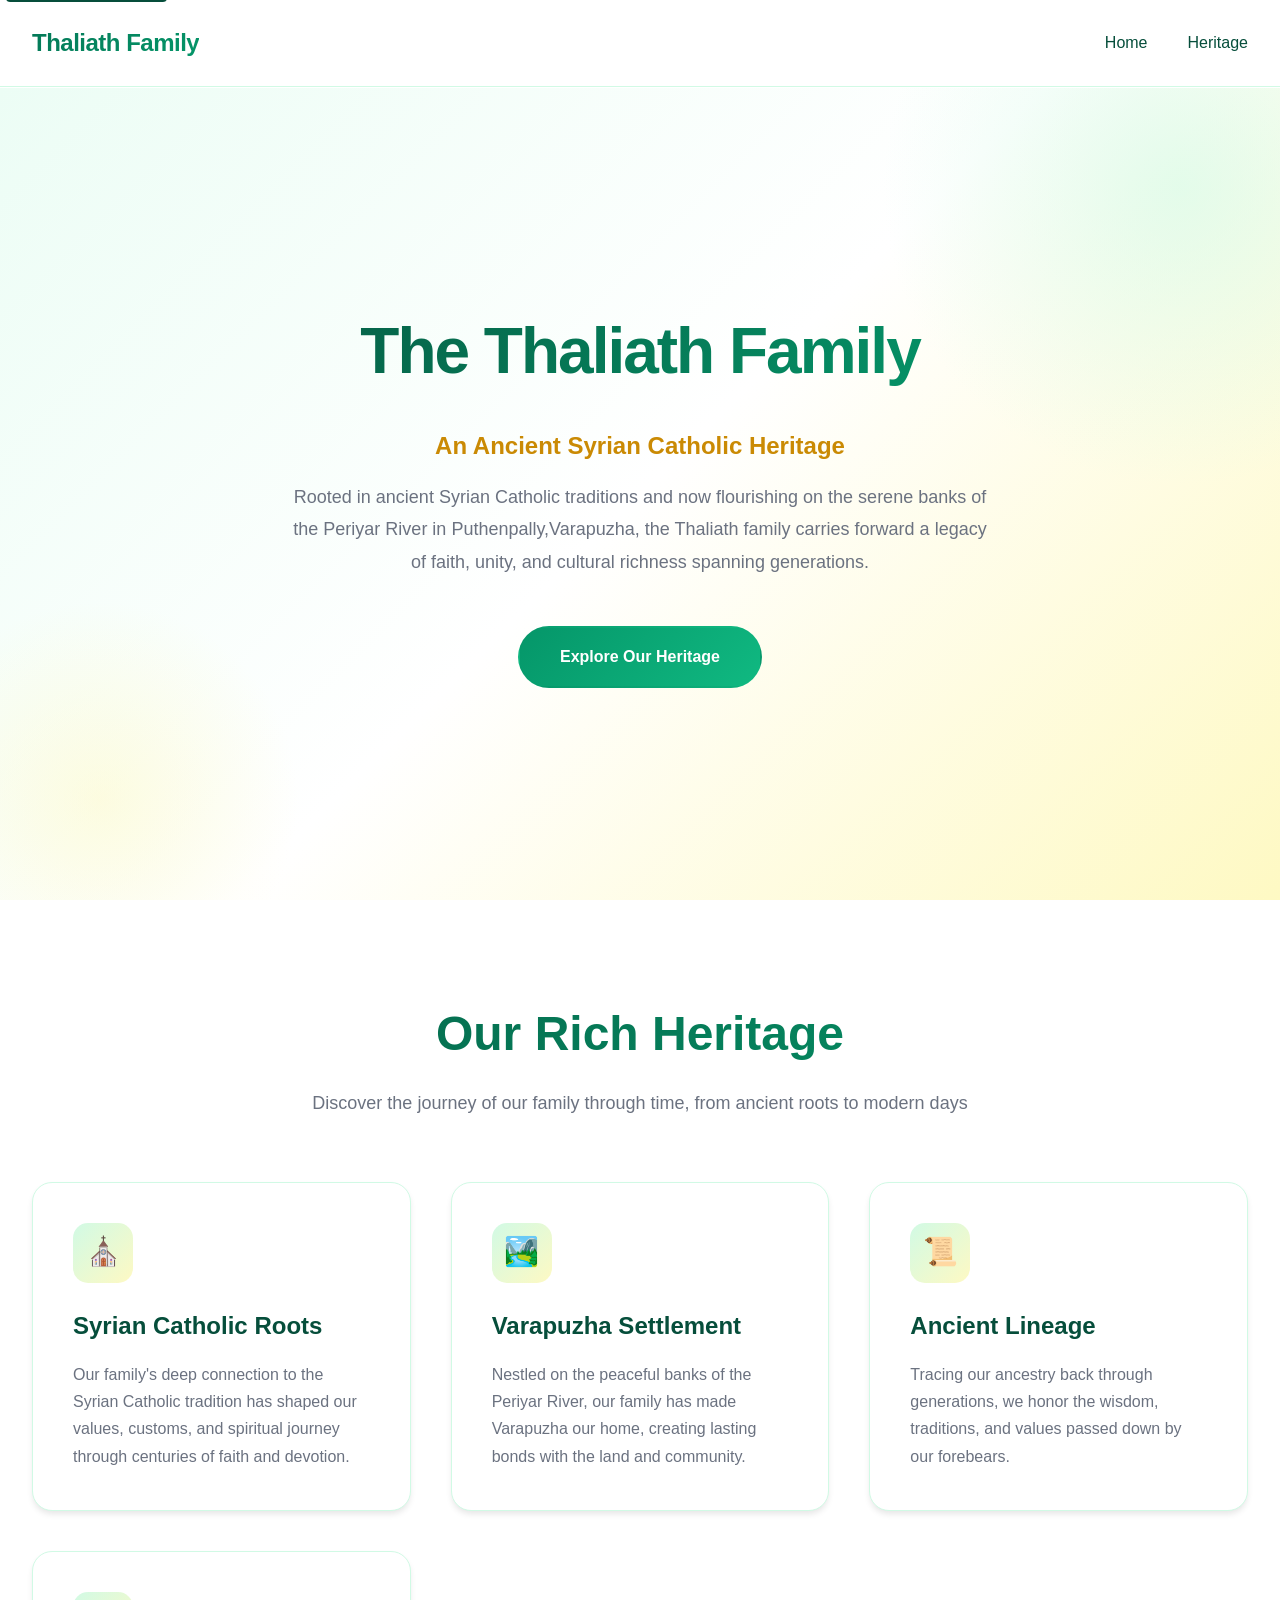
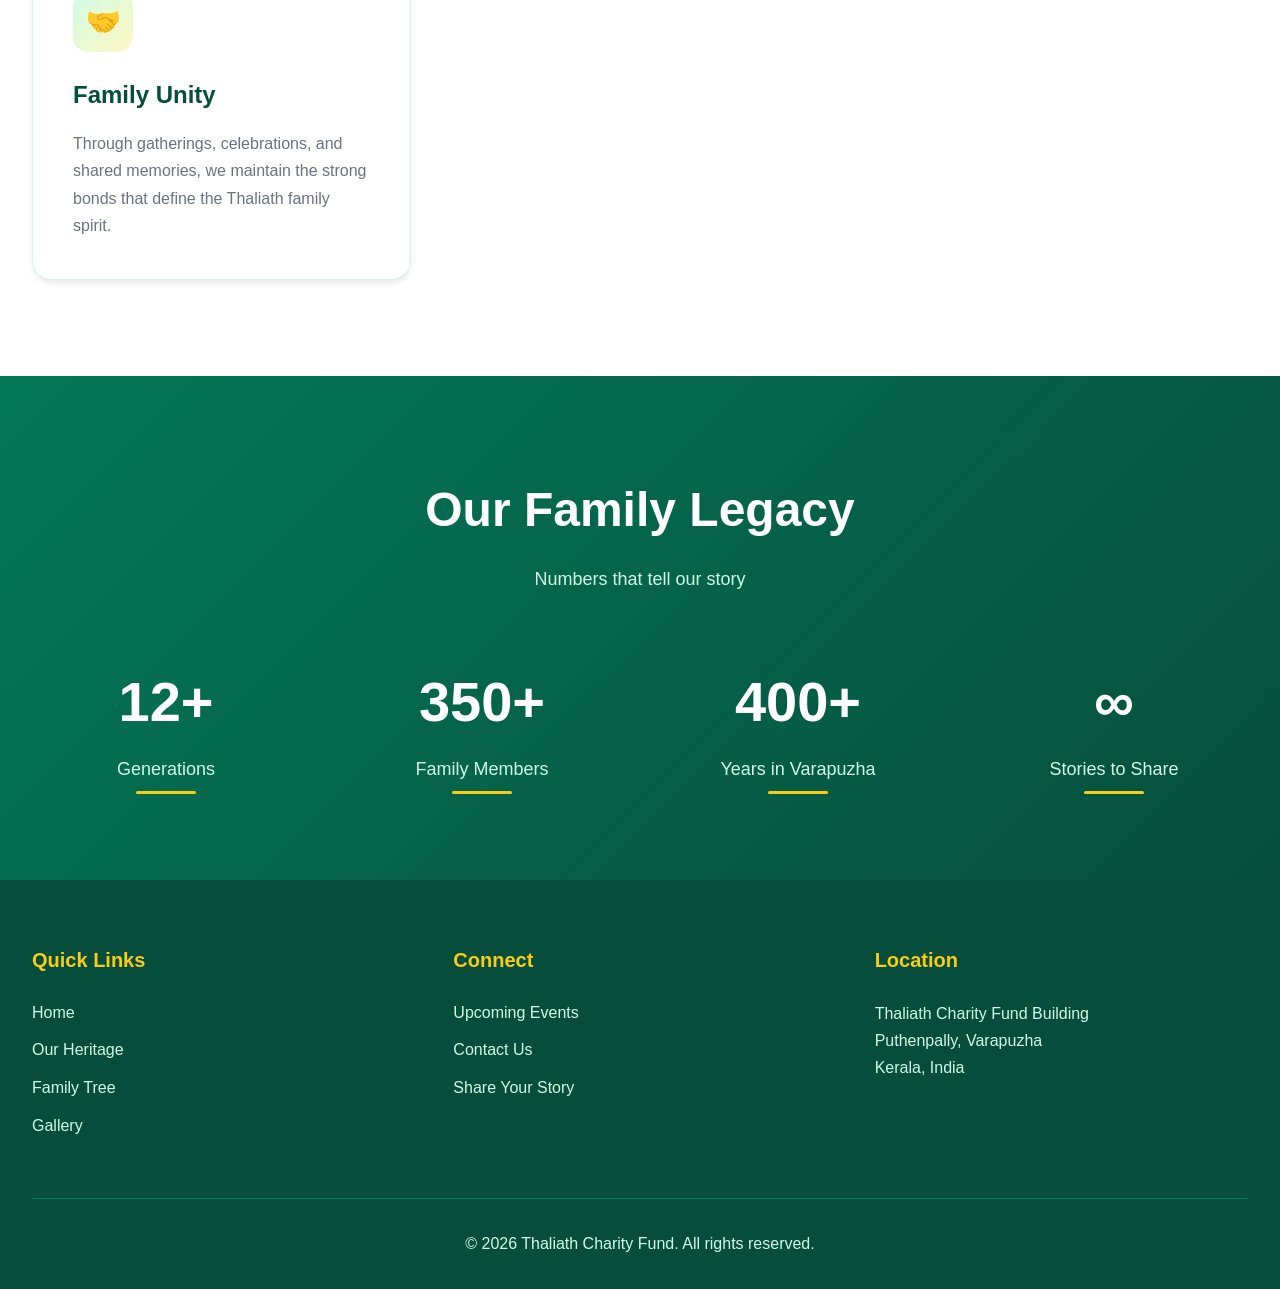
==== index.html @ 5ce2be37 "fix: remvoed unwanted codes and updated opengraph" ====
<!doctype html>
<html lang="en">
  <head>
    <meta charset="UTF-8" />
    <meta name="viewport" content="width=device-width, initial-scale=1.0" />
    <meta
      name="description"
      content="Discover the rich heritage and legacy of the Thaliath family, rooted in Syrian Catholic traditions in Varapuzha, Kerala."
    />
    <meta
      name="keywords"
      content="Thaliath family, heritage, Syrian Catholic, Varapuzha, Periyar River, Kerala"
    />
    <meta name="author" content="Prince Thaliath" />
    <meta name="robots" content="index, follow" />
    <meta name="theme-color" content="#059669" />
    <link rel="icon" href="favicon/favicon.ico" type="image/x-icon" />
    <link
      rel="apple-touch-icon"
      sizes="180x180"
      href="favicon/apple-touch-icon.png"
    />
    <link
      rel="icon"
      type="image/png"
      sizes="32x32"
      href="favicon/favicon-32x32.png"
    />
    <link
      rel="icon"
      type="image/png"
      sizes="16x16"
      href="favicon/favicon-16x16.png"
    />
    <link rel="manifest" href="favicon/site.webmanifest" />
    <title>Thaliath Family - Heritage & Legacy</title>
    <meta property="og:url" content="https://thaliathfamily.com/" />
    <meta property="og:type" content="website" />
    <meta property="og:title" content="Thaliath Family - Heritage & Legacy" />
    <meta
      property="og:description"
      content="Discover the rich heritage and legacy of the Thaliath family, rooted in Syrian Catholic traditions in Varapuzha, Kerala, India"
    />
    <meta property="og:image" content="favicon/og.png" />
    <meta name="twitter:card" content="summary_large_image" />
    <meta property="twitter:domain" content="thaliathfamily.com" />
    <meta property="twitter:url" content="https://thaliathfamily.com/" />
    <meta name="twitter:title" content="Thaliath Family - Heritage & Legacy" />
    <meta
      name="twitter:description"
      content="Discover the rich heritage and legacy of the Thaliath family, rooted in Syrian Catholic traditions in Varapuzha, Kerala, India"
    />
    <meta name="twitter:image" content="favicon/og.png" />
    <link rel="stylesheet" href="main.css" />
    <script src="main.js" defer></script>
  </head>
  <body>
    <!-- Skip link for accessibility -->
    <a href="#main" class="skip-link">Skip to main content</a>

    <header class="header" id="header">
      <nav class="nav-container">
        <a href="#" class="logo">Thaliath Family</a>
        <ul class="nav-links" id="navLinks">
          <li><a href="#home">Home</a></li>
          <li><a href="#heritage">Heritage</a></li>
          <!-- <li><a href="#family">Family Tree</a></li> -->
          <!-- <li><a href="#gallery">Gallery</a></li> -->
          <!-- <li><a href="#events">Events</a></li> -->
          <!-- <li><a href="#contact">Contact</a></li> -->
        </ul>
        <button
          class="menu-toggle"
          id="menuToggle"
          aria-label="Toggle navigation menu"
        >
          <span></span>
          <span></span>
          <span></span>
        </button>
      </nav>
    </header>

    <!-- Main content -->
    <main id="main">
      <!-- Hero Section -->
      <section class="hero" id="home">
        <div class="hero-content">
          <h1>The Thaliath Family</h1>
          <p class="hero-subtitle">An Ancient Syrian Catholic Heritage</p>
          <p class="hero-description">
            Rooted in ancient Syrian Catholic traditions and now flourishing on
            the serene banks of the Periyar River in Puthenpally,Varapuzha, the
            Thaliath family carries forward a legacy of faith, unity, and
            cultural richness spanning generations.
          </p>
          <div class="cta-buttons">
            <a href="#heritage" class="btn btn-primary">Explore Our Heritage</a>
            <!-- <a
                            href="#family"
                            class="btn btn-secondary"
                            >View Family Tree</a
                        > -->
          </div>
        </div>
      </section>

      <!-- Heritage Section -->
      <section class="section" id="heritage">
        <h2 class="section-title">Our Rich Heritage</h2>
        <p class="section-subtitle">
          Discover the journey of our family through time, from ancient roots to
          modern days
        </p>

        <div class="features-grid">
          <div class="feature-card">
            <div class="feature-icon">⛪</div>
            <h3>Syrian Catholic Roots</h3>
            <p>
              Our family's deep connection to the Syrian Catholic tradition has
              shaped our values, customs, and spiritual journey through
              centuries of faith and devotion.
            </p>
          </div>

          <div class="feature-card">
            <div class="feature-icon">🏞️</div>
            <h3>Varapuzha Settlement</h3>
            <p>
              Nestled on the peaceful banks of the Periyar River, our family has
              made Varapuzha our home, creating lasting bonds with the land and
              community.
            </p>
          </div>

          <div class="feature-card">
            <div class="feature-icon">📜</div>
            <h3>Ancient Lineage</h3>
            <p>
              Tracing our ancestry back through generations, we honor the
              wisdom, traditions, and values passed down by our forebears.
            </p>
          </div>

          <div class="feature-card">
            <div class="feature-icon">🤝</div>
            <h3>Family Unity</h3>
            <p>
              Through gatherings, celebrations, and shared memories, we maintain
              the strong bonds that define the Thaliath family spirit.
            </p>
          </div>
        </div>
      </section>

      <!-- Family Legacy Stats Section -->
      <section class="section bg-emerald">
        <h2 class="section-title">Our Family Legacy</h2>
        <p class="section-subtitle">Numbers that tell our story</p>

        <div class="stats-grid">
          <div class="stat-item">
            <div class="stat-number">12+</div>
            <div class="stat-label">Generations</div>
          </div>
          <div class="stat-item">
            <div class="stat-number">350+</div>
            <div class="stat-label">Family Members</div>
          </div>
          <div class="stat-item">
            <div class="stat-number">400+</div>
            <div class="stat-label">Years in Varapuzha</div>
          </div>
          <div class="stat-item">
            <div class="stat-number">∞</div>
            <div class="stat-label">Stories to Share</div>
          </div>
        </div>
      </section>
    </main>

    <!-- Footer Section -->
    <footer class="footer">
      <div class="footer-content">
        <div class="footer-section">
          <h4>Quick Links</h4>
          <ul>
            <li><a href="#home">Home</a></li>
            <li><a href="#heritage">Our Heritage</a></li>
            <li><a href="#family">Family Tree</a></li>
            <li><a href="#gallery">Gallery</a></li>
          </ul>
        </div>

        <div class="footer-section">
          <h4>Connect</h4>
          <ul>
            <li><a href="#events">Upcoming Events</a></li>
            <li><a href="#contact">Contact Us</a></li>
            <li><a href="#stories">Share Your Story</a></li>
          </ul>
        </div>

        <div class="footer-section">
          <h4>Location</h4>
          <p class="footer-description">
            Thaliath Charity Fund Building
            <br />Puthenpally, Varapuzha<br />Kerala, India
          </p>
        </div>
      </div>

      <div class="footer-bottom">
        <p>&copy; 2026 Thaliath Charity Fund. All rights reserved.</p>
      </div>
    </footer>

    <noscript>
      <p class="no_java_script">
        This website uses JavaScript for enhanced functionality, such as the
        mobile navigation menu. Please enable JavaScript for the best
        experience.
      </p>
    </noscript>
  </body>
</html>
---- main.css ----
* {
  margin: 0;
  padding: 0;
  box-sizing: border-box;
}

:root {
  --emerald-900: #064e3b;
  --emerald-800: #065f46;
  --emerald-700: #047857;
  --emerald-600: #059669;
  --emerald-500: #10b981;
  --emerald-100: #d1fae5;
  --emerald-50: #ecfdf5;
  --gold-600: #ca8a04;
  --gold-500: #eab308;
  --gold-400: #facc15;
  --gold-100: #fef9c3;
}

body {
  font-family:
    -apple-system, BlinkMacSystemFont, "Segoe UI", Roboto, Oxygen, Ubuntu,
    Cantarell, sans-serif;
  line-height: 1.6;
  color: #1f2937;
  overflow-x: hidden;
}

.header {
  position: fixed;
  top: 0;
  width: 100%;
  background: rgba(255, 255, 255, 0.95);
  backdrop-filter: blur(10px);
  z-index: 1000;
  border-bottom: 1px solid var(--emerald-100);
  transition: all 0.3s ease;
}

.header.scrolled {
  box-shadow: 0 4px 6px -1px rgba(0, 0, 0, 0.1);
}

.nav-container {
  max-width: 1400px;
  margin: 0 auto;
  padding: 1.5rem 2rem;
  display: flex;
  justify-content: space-between;
  align-items: center;
}

.logo {
  font-size: 1.5rem;
  font-weight: 700;
  background: linear-gradient(
    135deg,
    var(--emerald-700) 0%,
    var(--emerald-600) 100%
  );
  -webkit-background-clip: text;
  -webkit-text-fill-color: transparent;
  background-clip: text;
  text-decoration: none;
  letter-spacing: -0.5px;
}

.nav-links {
  display: flex;
  gap: 2.5rem;
  list-style: none;
}

.nav-links a {
  color: var(--emerald-900);
  text-decoration: none;
  font-weight: 500;
  transition: color 0.3s ease;
  position: relative;
}

.nav-links a::after {
  content: "";
  position: absolute;
  bottom: -5px;
  left: 0;
  width: 0;
  height: 2px;
  background: var(--gold-500);
  transition: width 0.3s ease;
}

.nav-links a:hover::after {
  width: 100%;
}

.nav-links a:hover {
  color: var(--emerald-600);
}

.menu-toggle {
  display: none;
  background: none;
  border: none;
  cursor: pointer;
  padding: 0.5rem;
}

.menu-toggle span {
  display: block;
  width: 25px;
  height: 3px;
  background: var(--emerald-900);
  margin: 5px 0;
  transition: 0.3s;
}

.hero {
  margin-top: 88px;
  min-height: calc(100vh - 88px);
  background: linear-gradient(
    135deg,
    var(--emerald-50) 0%,
    white 50%,
    var(--gold-100) 100%
  );
  display: flex;
  align-items: center;
  justify-content: center;
  position: relative;
  overflow: hidden;
}

.hero::before {
  content: "";
  position: absolute;
  width: 600px;
  height: 600px;
  background: radial-gradient(circle, var(--emerald-100) 0%, transparent 70%);
  border-radius: 50%;
  top: -200px;
  right: -200px;
  opacity: 0.6;
}

.hero::after {
  content: "";
  position: absolute;
  width: 400px;
  height: 400px;
  background: radial-gradient(circle, var(--gold-100) 0%, transparent 70%);
  border-radius: 50%;
  bottom: -100px;
  left: -100px;
  opacity: 0.5;
}

.hero-content {
  max-width: 1400px;
  padding: 4rem 2rem;
  text-align: center;
  position: relative;
  z-index: 1;
}

.hero h1 {
  font-size: 4rem;
  background: linear-gradient(
    135deg,
    var(--emerald-800) 0%,
    var(--emerald-600) 100%
  );
  -webkit-background-clip: text;
  -webkit-text-fill-color: transparent;
  background-clip: text;
  margin-bottom: 1.5rem;
  font-weight: 800;
  letter-spacing: -2px;
  animation: fadeInUp 0.8s ease;
}

.hero-subtitle {
  font-size: 1.5rem;
  color: var(--gold-600);
  margin-bottom: 1rem;
  font-weight: 600;
  animation: fadeInUp 0.8s ease 0.2s backwards;
}

.hero-description {
  font-size: 1.125rem;
  color: #6b7280;
  max-width: 700px;
  margin: 0 auto 3rem;
  line-height: 1.8;
  animation: fadeInUp 0.8s ease 0.4s backwards;
}

.cta-buttons {
  display: flex;
  gap: 1.5rem;
  justify-content: center;
  flex-wrap: wrap;
  animation: fadeInUp 0.8s ease 0.6s backwards;
}

.btn {
  padding: 1rem 2.5rem;
  border-radius: 50px;
  text-decoration: none;
  font-weight: 600;
  transition: all 0.3s ease;
  display: inline-block;
  border: 2px solid transparent;
}

.btn-primary {
  background: linear-gradient(
    135deg,
    var(--emerald-600) 0%,
    var(--emerald-500) 100%
  );
  color: white;
}

.btn-primary:hover {
  background: linear-gradient(
    135deg,
    var(--emerald-700) 0%,
    var(--emerald-600) 100%
  );
  transform: translateY(-2px);
  box-shadow: 0 10px 25px -5px rgba(5, 150, 105, 0.4);
}

.btn-secondary {
  background: white;
  color: var(--emerald-700);
  border-color: var(--emerald-600);
}

.btn-secondary:hover {
  background: var(--emerald-50);
  transform: translateY(-2px);
}

.section {
  padding: 6rem 2rem;
  max-width: 1400px;
  margin: 0 auto;
}

.section-title {
  font-size: 3rem;
  background: linear-gradient(
    135deg,
    var(--emerald-800) 0%,
    var(--emerald-600) 100%
  );
  -webkit-background-clip: text;
  -webkit-text-fill-color: transparent;
  background-clip: text;
  margin-bottom: 1rem;
  text-align: center;
  font-weight: 700;
}

.section-subtitle {
  text-align: center;
  color: #6b7280;
  font-size: 1.125rem;
  max-width: 700px;
  margin: 0 auto 4rem;
}

.features-grid {
  display: grid;
  grid-template-columns: repeat(auto-fit, minmax(300px, 1fr));
  gap: 2.5rem;
  margin-top: 4rem;
}

.feature-card {
  background: white;
  padding: 2.5rem;
  border-radius: 20px;
  box-shadow: 0 4px 6px -1px rgba(0, 0, 0, 0.1);
  transition: all 0.3s ease;
  border: 1px solid var(--emerald-100);
  position: relative;
  overflow: hidden;
}

.feature-card::before {
  content: "";
  position: absolute;
  top: 0;
  left: 0;
  width: 100%;
  height: 4px;
  background: linear-gradient(
    90deg,
    var(--emerald-500) 0%,
    var(--gold-400) 100%
  );
  transform: scaleX(0);
  transition: transform 0.3s ease;
}

.feature-card:hover::before {
  transform: scaleX(1);
}

.feature-card:hover {
  transform: translateY(-10px);
  box-shadow: 0 20px 25px -5px rgba(0, 0, 0, 0.1);
  border-color: var(--emerald-300);
}

.feature-icon {
  width: 60px;
  height: 60px;
  background: linear-gradient(
    135deg,
    var(--emerald-100) 0%,
    var(--gold-100) 100%
  );
  border-radius: 15px;
  display: flex;
  align-items: center;
  justify-content: center;
  margin-bottom: 1.5rem;
  font-size: 1.75rem;
}

.feature-card h3 {
  font-size: 1.5rem;
  color: var(--emerald-900);
  margin-bottom: 1rem;
  font-weight: 600;
}

.feature-card p {
  color: #6b7280;
  line-height: 1.7;
}

.bg-emerald {
  background: linear-gradient(
    135deg,
    var(--emerald-700) 0%,
    var(--emerald-900) 100%
  );
  color: white;
}

.bg-emerald .section-title {
  color: white;
  background: none;
  -webkit-text-fill-color: white;
}

.bg-emerald .section-subtitle {
  color: var(--emerald-100);
}

.stats-grid {
  display: grid;
  grid-template-columns: repeat(auto-fit, minmax(200px, 1fr));
  gap: 3rem;
  margin-top: 4rem;
}

.stat-item {
  text-align: center;
  position: relative;
}

.stat-item::after {
  content: "";
  position: absolute;
  bottom: -10px;
  left: 50%;
  transform: translateX(-50%);
  width: 60px;
  height: 3px;
  background: var(--gold-400);
  border-radius: 2px;
}

.stat-number {
  font-size: 3.5rem;
  font-weight: 800;
  color: white;
  margin-bottom: 0.5rem;
}

.stat-label {
  font-size: 1.125rem;
  color: var(--emerald-100);
}

.footer {
  background: var(--emerald-900);
  color: white;
  padding: 4rem 2rem 2rem;
}

.footer-content {
  max-width: 1400px;
  margin: 0 auto;
  display: grid;
  grid-template-columns: repeat(auto-fit, minmax(250px, 1fr));
  gap: 3rem;
  margin-bottom: 3rem;
}

.footer-section h4 {
  font-size: 1.25rem;
  margin-bottom: 1.5rem;
  color: var(--gold-400);
}

.footer-section ul {
  list-style: none;
}

.footer-section ul li {
  margin-bottom: 0.75rem;
}

.footer-section a {
  color: var(--emerald-100);
  text-decoration: none;
  transition: color 0.3s ease;
}

.footer-section a:hover {
  color: var(--gold-400);
}

.footer-description {
  color: var(--emerald-100);
  line-height: 1.7;
}

.skip-link {
  position: absolute;
  top: -40px;
  left: 6px;
  background: var(--emerald-900);
  color: white;
  padding: 8px;
  text-decoration: none;
  z-index: 1001;
  border-radius: 4px;
}

.skip-link:focus {
  top: 6px;
}

.footer-bottom {
  text-align: center;
  padding-top: 2rem;
  border-top: 1px solid var(--emerald-700);
  color: var(--emerald-100);
}

@keyframes fadeInUp {
  from {
    opacity: 0;
    transform: translateY(30px);
  }
  to {
    opacity: 1;
    transform: translateY(0);
  }
}

@media (max-width: 768px) {
  .nav-links {
    position: fixed;
    top: 88px;
    left: -100%;
    width: 100%;
    background: white;
    flex-direction: column;
    padding: 2rem;
    gap: 1.5rem;
    box-shadow: 0 10px 25px -5px rgba(0, 0, 0, 0.1);
    transition: left 0.3s ease;
  }

  .nav-links.active {
    left: 0;
  }

  .menu-toggle {
    display: block;
  }

  .hero h1 {
    font-size: 2.5rem;
  }

  .hero-subtitle {
    font-size: 1.25rem;
  }

  .section-title {
    font-size: 2rem;
  }

  .cta-buttons {
    flex-direction: column;
  }

  .btn {
    width: 100%;
  }
}

.no_java_script {
  text-align: center;
  padding: 1rem;
  background: #fee;
  color: #c33;
}
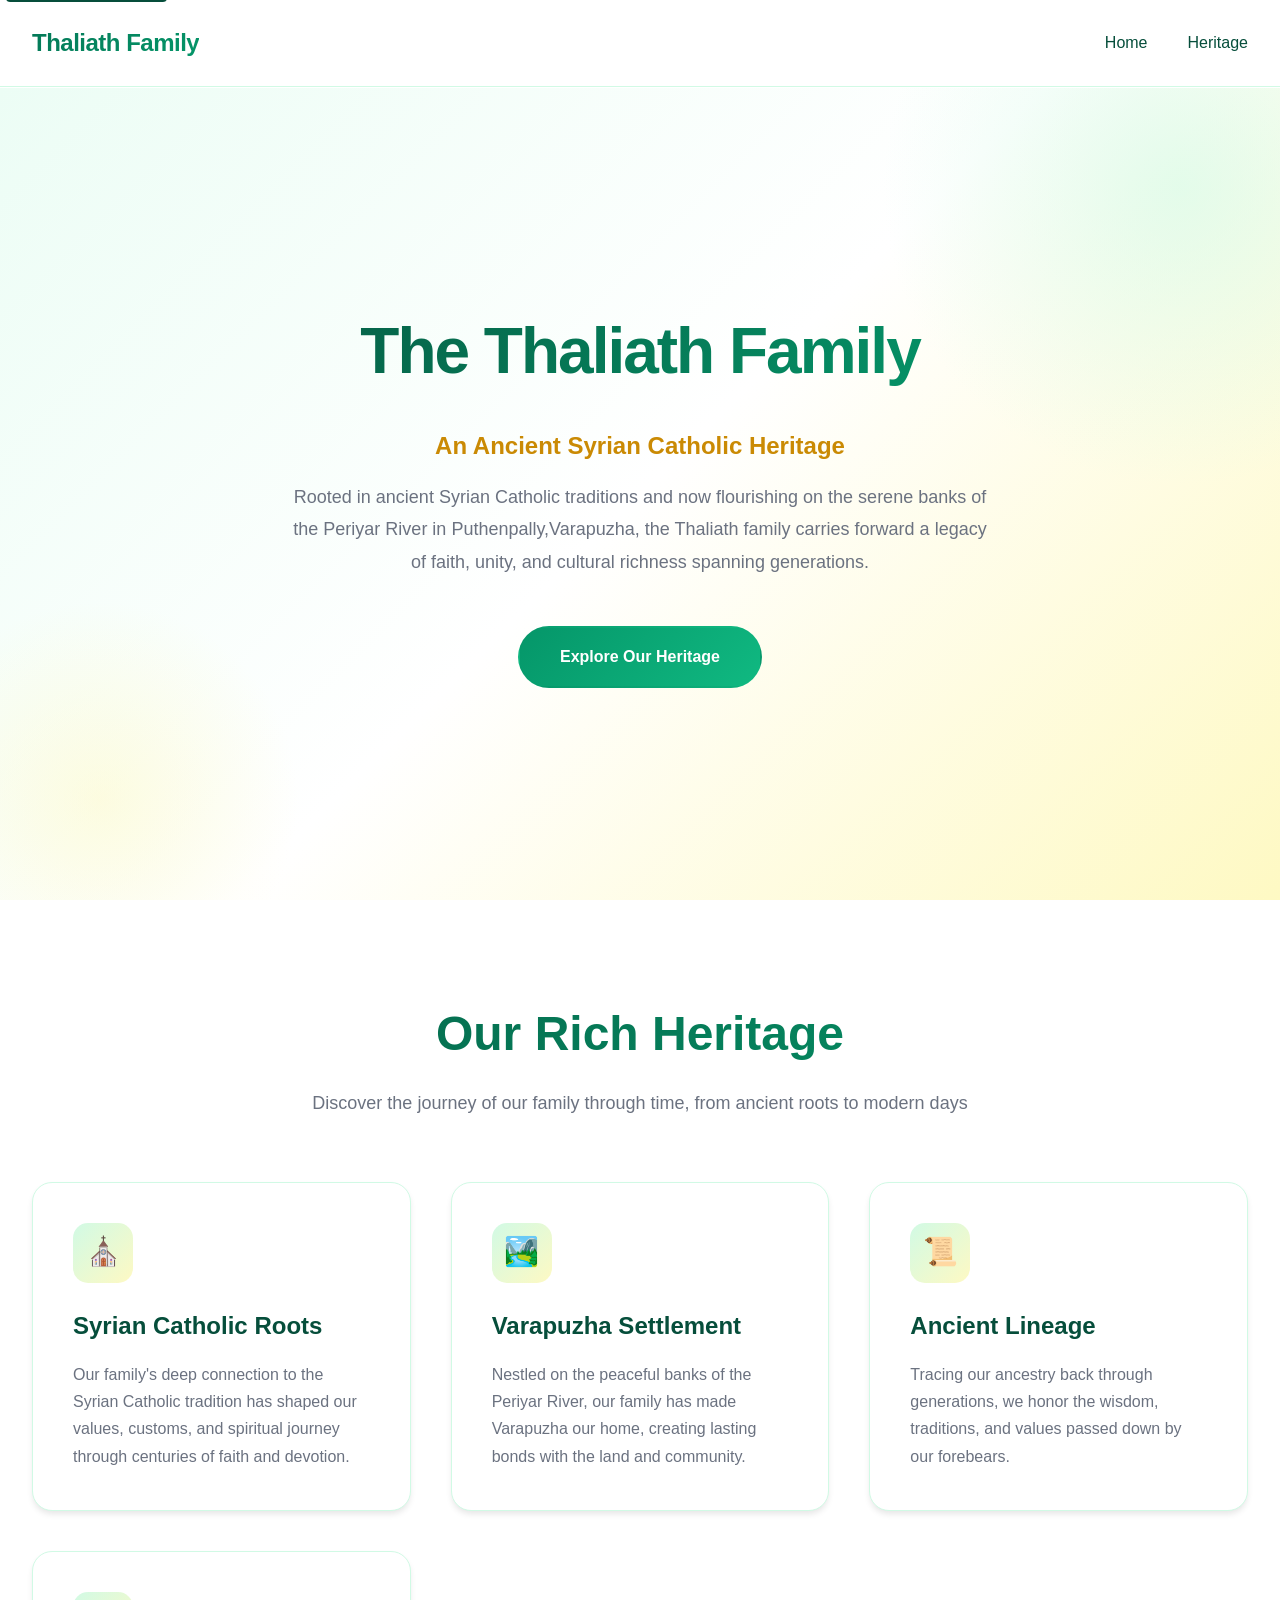
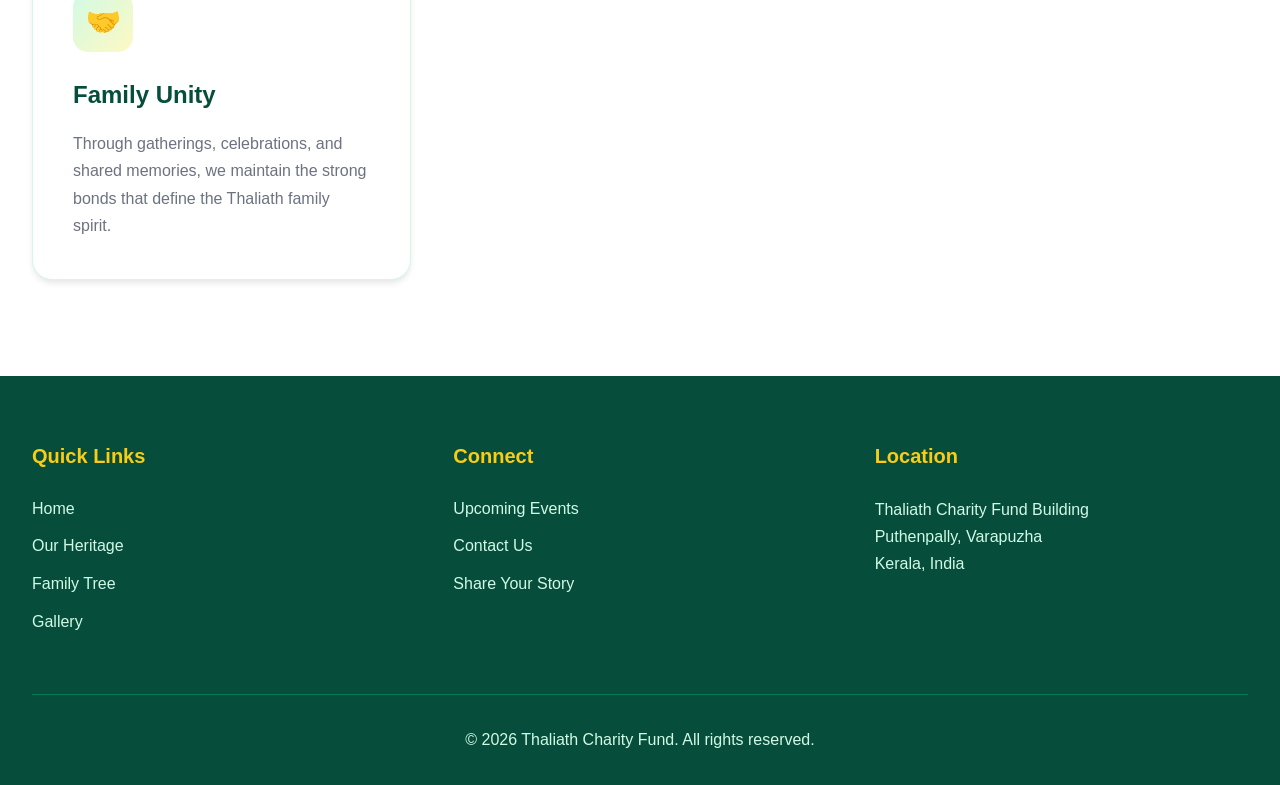
==== commit 8ce3e3b8: "fix: hide family legacy details" ====
--- a/index.html
+++ b/index.html
@@ -155,7 +155,7 @@
       </section>
 
       <!-- Family Legacy Stats Section -->
-      <section class="section bg-emerald">
+      <!-- <section class="section bg-emerald">
         <h2 class="section-title">Our Family Legacy</h2>
         <p class="section-subtitle">Numbers that tell our story</p>
 
@@ -177,7 +177,7 @@
             <div class="stat-label">Stories to Share</div>
           </div>
         </div>
-      </section>
+      </section> -->
     </main>
 
     <!-- Footer Section -->
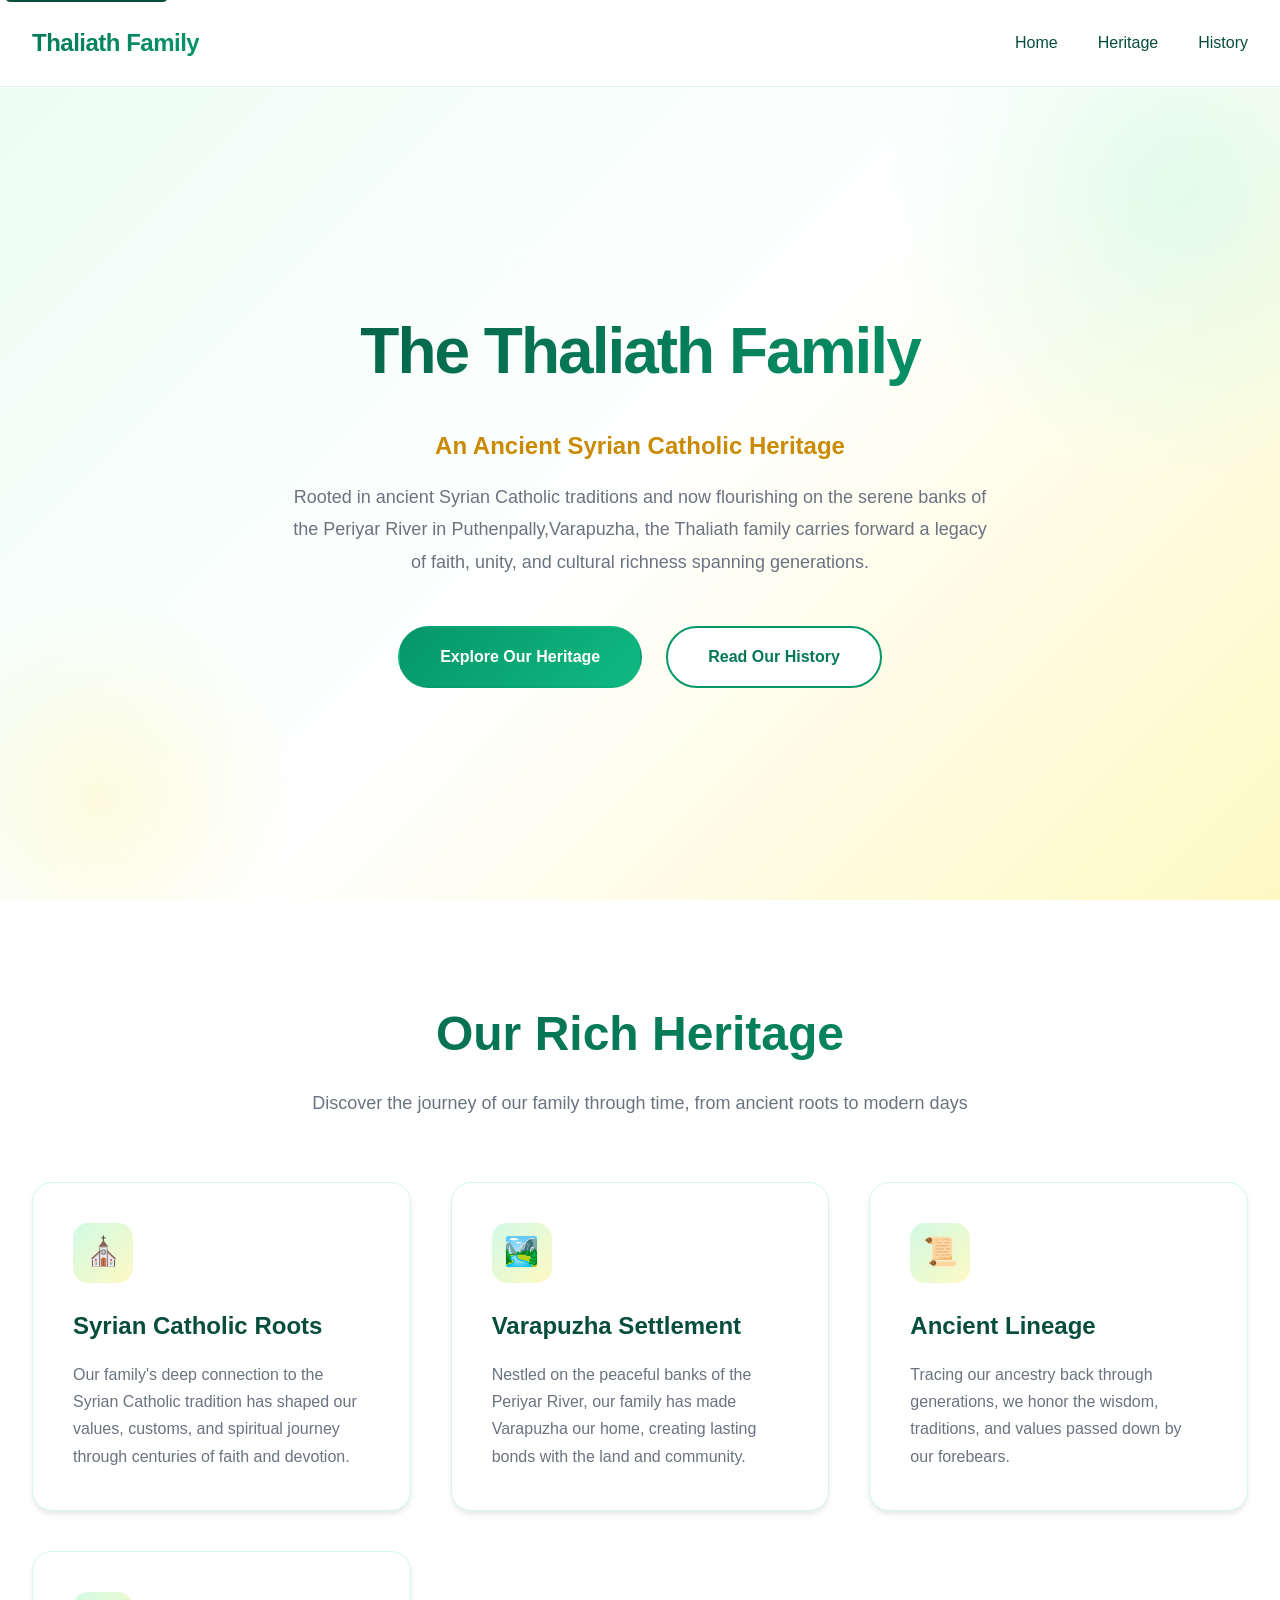
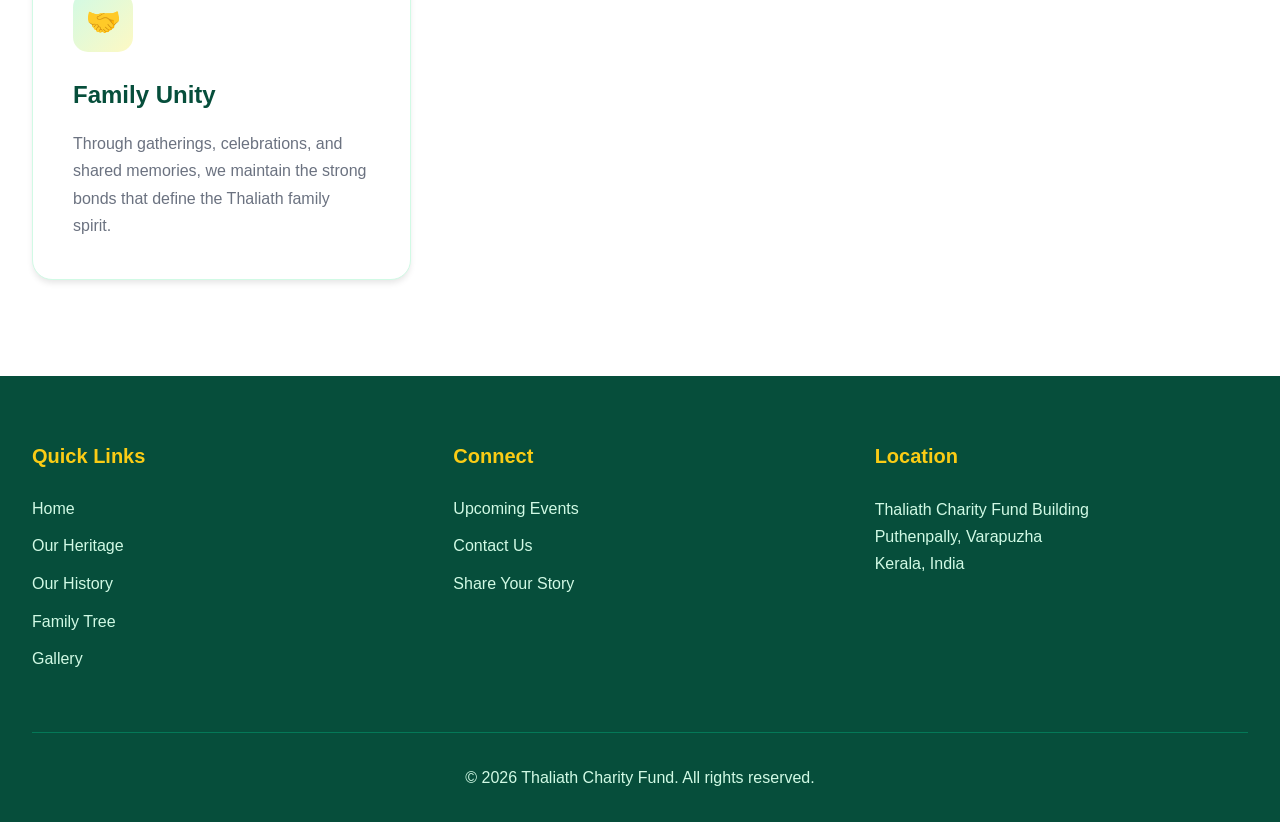
==== commit 90bc6eca: "Add History page Add history.html with the family's roots in Puthenpally, Varapuzha, notable firsts," ====
--- a/index.html
+++ b/index.html
@@ -41,7 +41,10 @@
       property="og:description"
       content="Discover the rich heritage and legacy of the Thaliath family, rooted in Syrian Catholic traditions in Varapuzha, Kerala, India"
     />
-    <meta property="og:image" content="favicon/og.png" />
+    <meta
+      property="og:image"
+      content="https://raw.githubusercontent.com/Thaliath-Charity-Fund/thaliathfamily.com/refs/heads/main/favicon/og.png"
+    />
     <meta name="twitter:card" content="summary_large_image" />
     <meta property="twitter:domain" content="thaliathfamily.com" />
     <meta property="twitter:url" content="https://thaliathfamily.com/" />
@@ -50,7 +53,10 @@
       name="twitter:description"
       content="Discover the rich heritage and legacy of the Thaliath family, rooted in Syrian Catholic traditions in Varapuzha, Kerala, India"
     />
-    <meta name="twitter:image" content="favicon/og.png" />
+    <meta
+      name="twitter:image"
+      content="https://raw.githubusercontent.com/Thaliath-Charity-Fund/thaliathfamily.com/refs/heads/main/favicon/og.png"
+    />
     <link rel="stylesheet" href="main.css" />
     <script src="main.js" defer></script>
   </head>
@@ -64,6 +70,7 @@
         <ul class="nav-links" id="navLinks">
           <li><a href="#home">Home</a></li>
           <li><a href="#heritage">Heritage</a></li>
+          <li><a href="history.html">History</a></li>
           <!-- <li><a href="#family">Family Tree</a></li> -->
           <!-- <li><a href="#gallery">Gallery</a></li> -->
           <!-- <li><a href="#events">Events</a></li> -->
@@ -96,6 +103,9 @@
           </p>
           <div class="cta-buttons">
             <a href="#heritage" class="btn btn-primary">Explore Our Heritage</a>
+            <a href="history.html" class="btn btn-secondary"
+              >Read Our History</a
+            >
             <!-- <a
                             href="#family"
                             class="btn btn-secondary"
@@ -188,6 +198,7 @@
           <ul>
             <li><a href="#home">Home</a></li>
             <li><a href="#heritage">Our Heritage</a></li>
+            <li><a href="history.html">Our History</a></li>
             <li><a href="#family">Family Tree</a></li>
             <li><a href="#gallery">Gallery</a></li>
           </ul>
--- a/main.css
+++ b/main.css
@@ -19,9 +19,8 @@
 }
 
 body {
-  font-family:
-    -apple-system, BlinkMacSystemFont, "Segoe UI", Roboto, Oxygen, Ubuntu,
-    Cantarell, sans-serif;
+  font-family: -apple-system, BlinkMacSystemFont, "Segoe UI", Roboto, Oxygen,
+    Ubuntu, Cantarell, sans-serif;
   line-height: 1.6;
   color: #1f2937;
   overflow-x: hidden;
@@ -97,6 +96,14 @@
 
 .nav-links a:hover {
   color: var(--emerald-600);
+}
+
+.nav-links a[aria-current="page"] {
+  color: var(--emerald-600);
+}
+
+.nav-links a[aria-current="page"]::after {
+  width: 100%;
 }
 
 .menu-toggle {
@@ -344,6 +351,40 @@
 .feature-card p {
   color: #6b7280;
   line-height: 1.7;
+}
+
+.page-hero {
+  min-height: 60vh;
+}
+
+.section-tinted {
+  max-width: none;
+  background: var(--emerald-50);
+}
+
+.section-tinted > * {
+  max-width: 1400px;
+  margin-left: auto;
+  margin-right: auto;
+}
+
+.section-tinted > .section-subtitle {
+  max-width: 700px;
+}
+
+.prose {
+  max-width: 760px;
+  margin: 0 auto;
+}
+
+.prose p {
+  font-size: 1.125rem;
+  line-height: 1.9;
+  color: #374151;
+}
+
+.prose p + p {
+  margin-top: 1.5rem;
 }
 
 .bg-emerald {
@@ -513,6 +554,14 @@
     font-size: 2rem;
   }
 
+  .page-hero {
+    min-height: auto;
+  }
+
+  .prose p {
+    font-size: 1rem;
+  }
+
   .cta-buttons {
     flex-direction: column;
   }
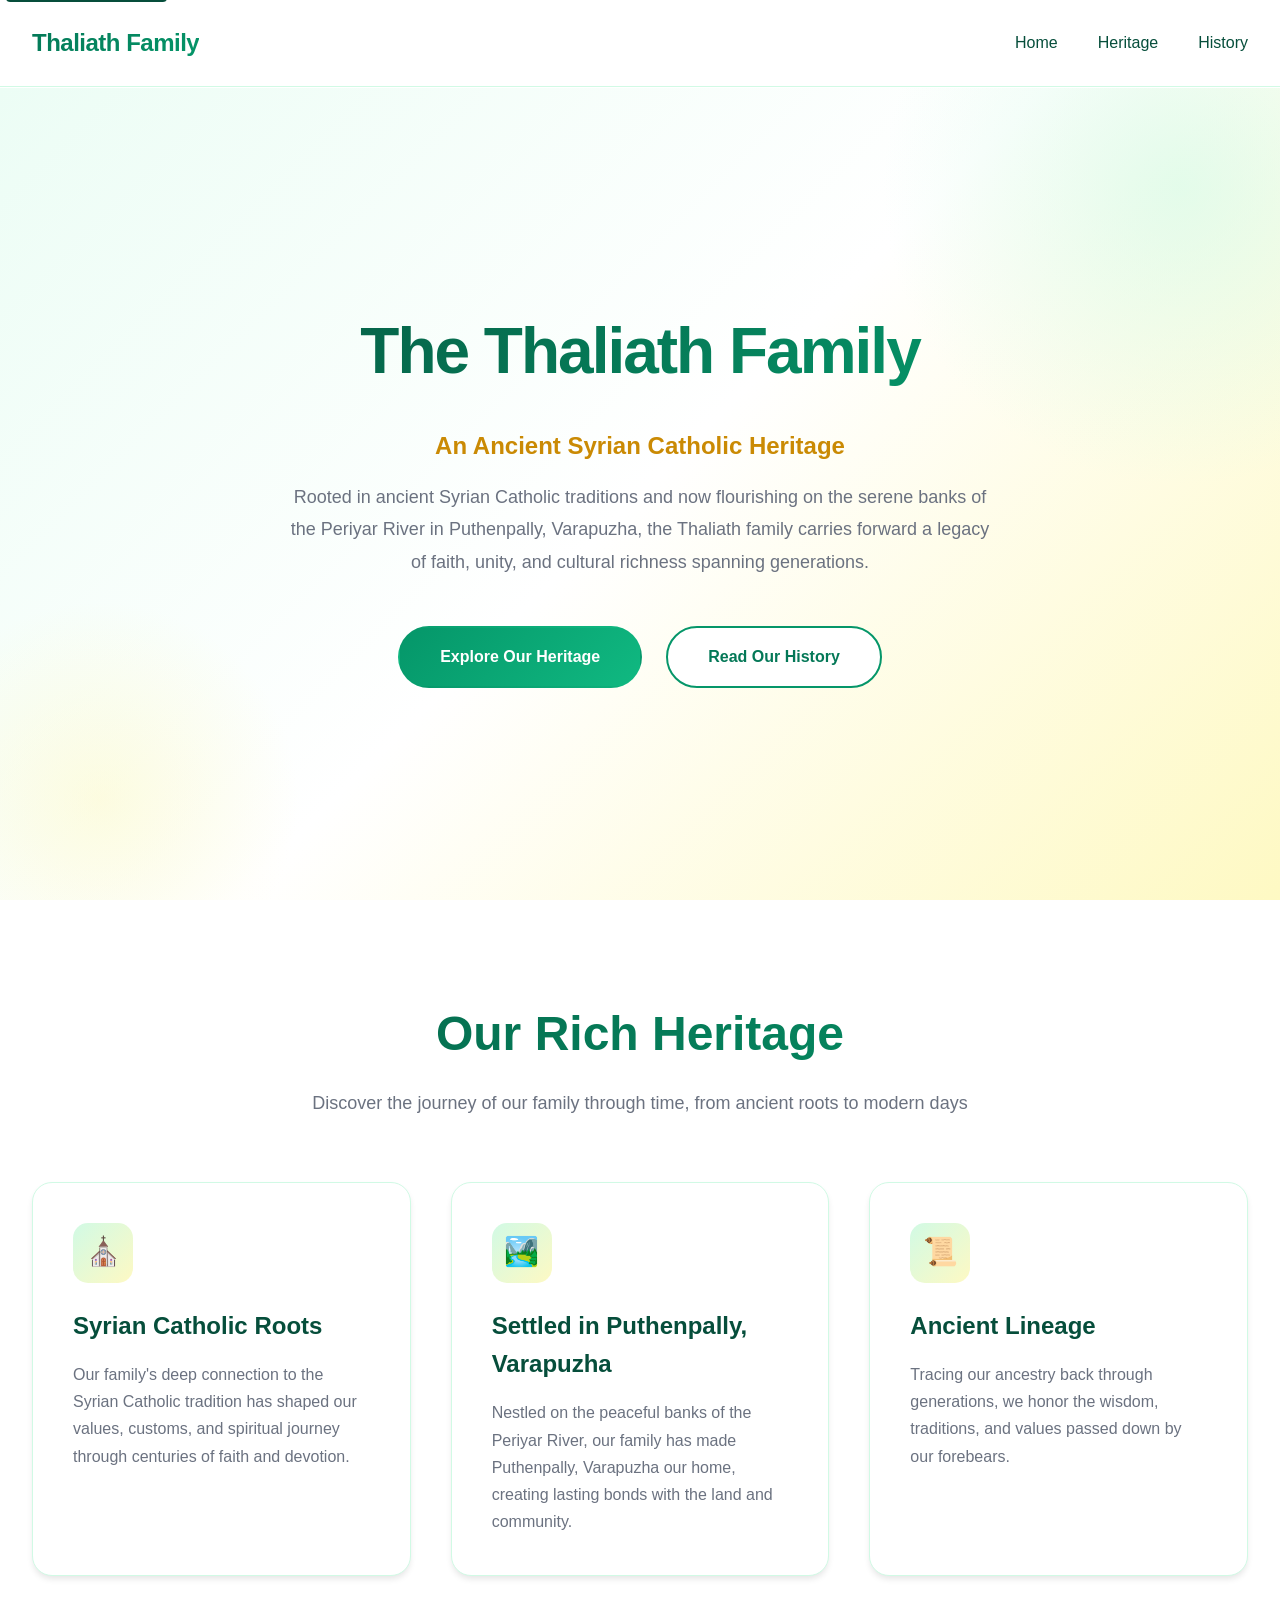
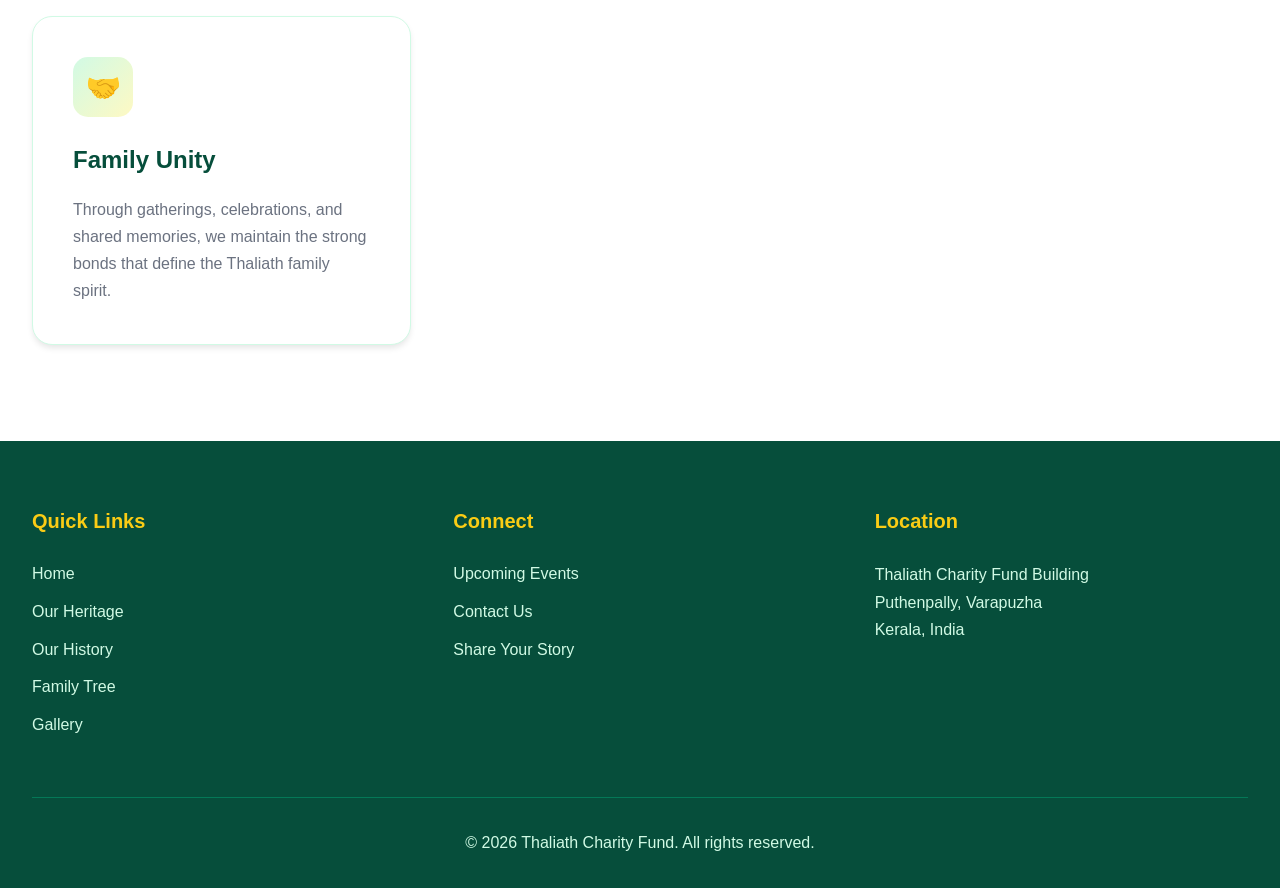
==== commit 5e735576: "Use "Puthenpally, Varapuzha" across the home page Update meta descriptions, keywords, hero text, the" ====
--- a/index.html
+++ b/index.html
@@ -5,11 +5,11 @@
     <meta name="viewport" content="width=device-width, initial-scale=1.0" />
     <meta
       name="description"
-      content="Discover the rich heritage and legacy of the Thaliath family, rooted in Syrian Catholic traditions in Varapuzha, Kerala."
+      content="Discover the rich heritage and legacy of the Thaliath family, rooted in Syrian Catholic traditions in Puthenpally, Varapuzha, Kerala."
     />
     <meta
       name="keywords"
-      content="Thaliath family, heritage, Syrian Catholic, Varapuzha, Periyar River, Kerala"
+      content="Thaliath family, heritage, Syrian Catholic, Puthenpally, Varapuzha, Periyar River, Kerala"
     />
     <meta name="author" content="Prince Thaliath" />
     <meta name="robots" content="index, follow" />
@@ -39,7 +39,7 @@
     <meta property="og:title" content="Thaliath Family - Heritage & Legacy" />
     <meta
       property="og:description"
-      content="Discover the rich heritage and legacy of the Thaliath family, rooted in Syrian Catholic traditions in Varapuzha, Kerala, India"
+      content="Discover the rich heritage and legacy of the Thaliath family, rooted in Syrian Catholic traditions in Puthenpally, Varapuzha, Kerala, India"
     />
     <meta
       property="og:image"
@@ -51,7 +51,7 @@
     <meta name="twitter:title" content="Thaliath Family - Heritage & Legacy" />
     <meta
       name="twitter:description"
-      content="Discover the rich heritage and legacy of the Thaliath family, rooted in Syrian Catholic traditions in Varapuzha, Kerala, India"
+      content="Discover the rich heritage and legacy of the Thaliath family, rooted in Syrian Catholic traditions in Puthenpally, Varapuzha, Kerala, India"
     />
     <meta
       name="twitter:image"
@@ -97,7 +97,7 @@
           <p class="hero-subtitle">An Ancient Syrian Catholic Heritage</p>
           <p class="hero-description">
             Rooted in ancient Syrian Catholic traditions and now flourishing on
-            the serene banks of the Periyar River in Puthenpally,Varapuzha, the
+            the serene banks of the Periyar River in Puthenpally, Varapuzha, the
             Thaliath family carries forward a legacy of faith, unity, and
             cultural richness spanning generations.
           </p>
@@ -136,11 +136,11 @@
 
           <div class="feature-card">
             <div class="feature-icon">🏞️</div>
-            <h3>Varapuzha Settlement</h3>
+            <h3>Settled in Puthenpally, Varapuzha</h3>
             <p>
               Nestled on the peaceful banks of the Periyar River, our family has
-              made Varapuzha our home, creating lasting bonds with the land and
-              community.
+              made Puthenpally, Varapuzha our home, creating lasting bonds with
+              the land and community.
             </p>
           </div>
 
@@ -180,7 +180,7 @@
           </div>
           <div class="stat-item">
             <div class="stat-number">400+</div>
-            <div class="stat-label">Years in Varapuzha</div>
+            <div class="stat-label">Years in Puthenpally, Varapuzha</div>
           </div>
           <div class="stat-item">
             <div class="stat-number">∞</div>
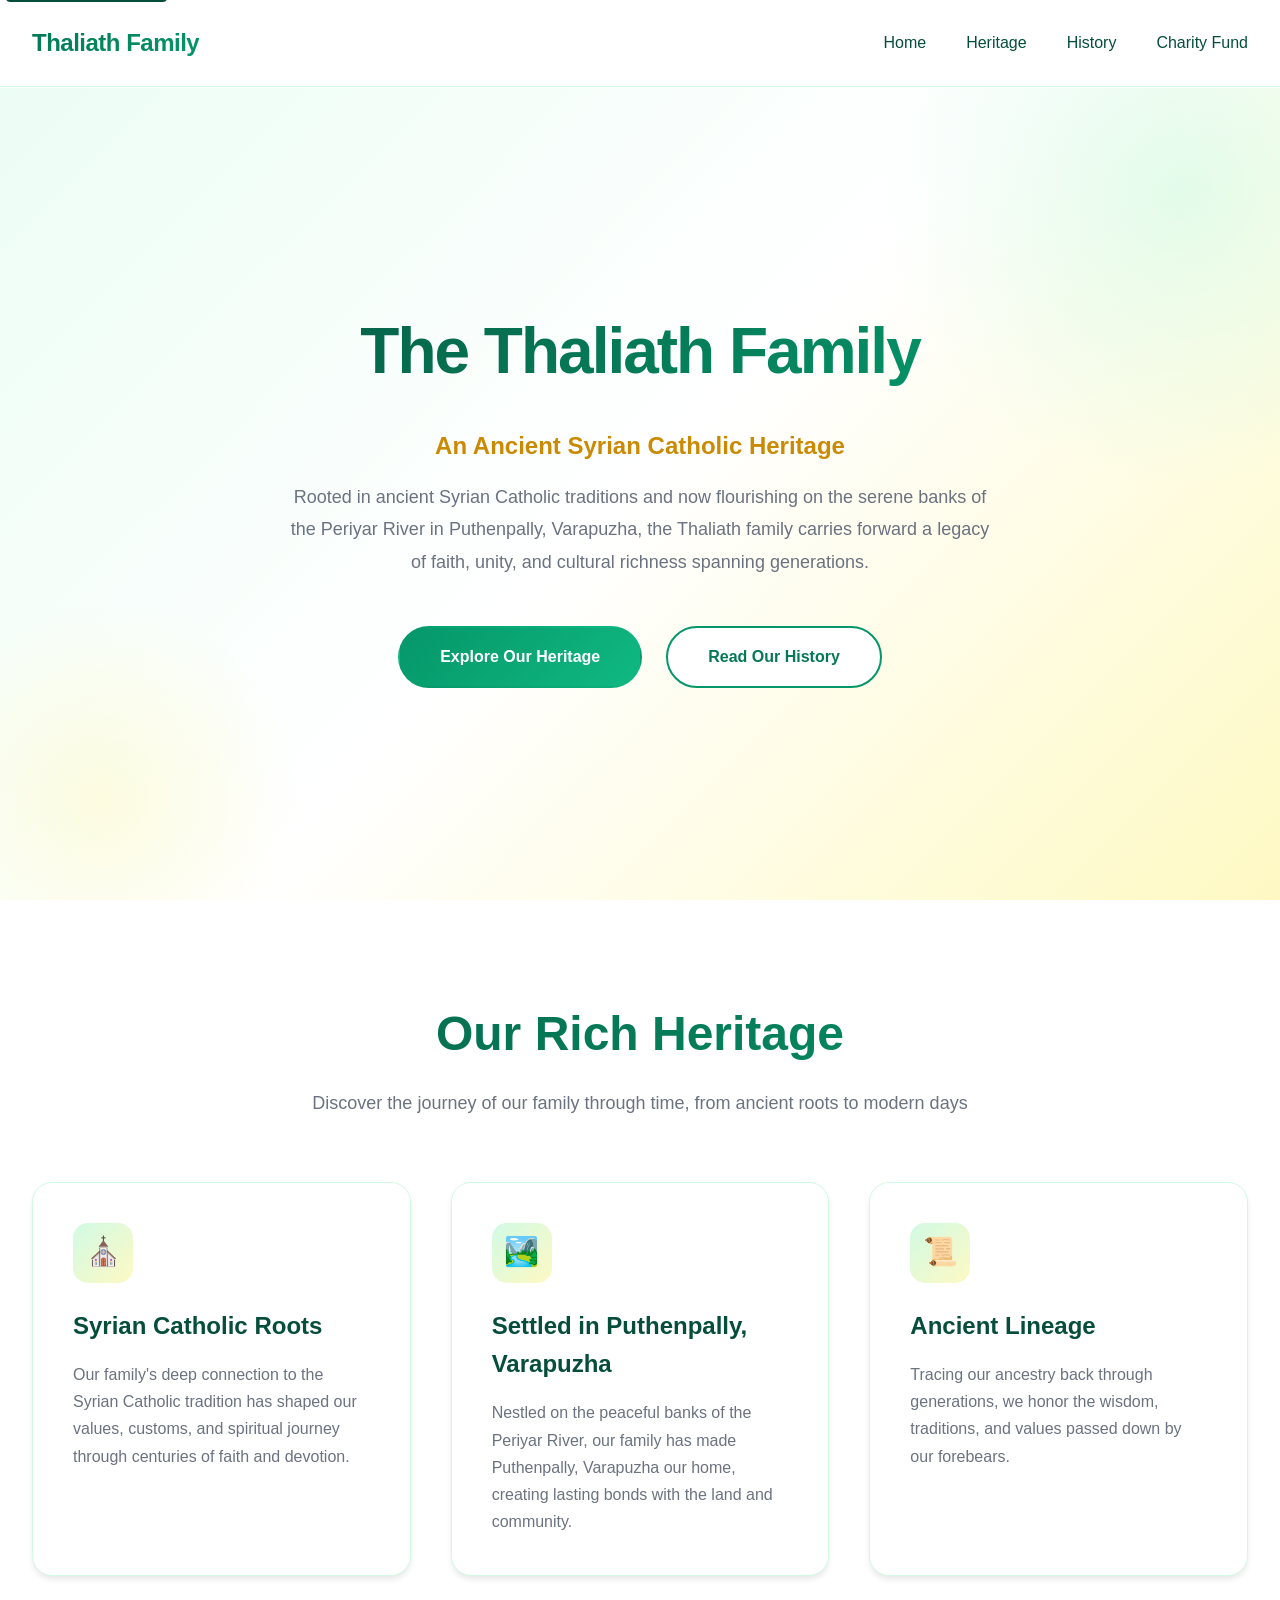
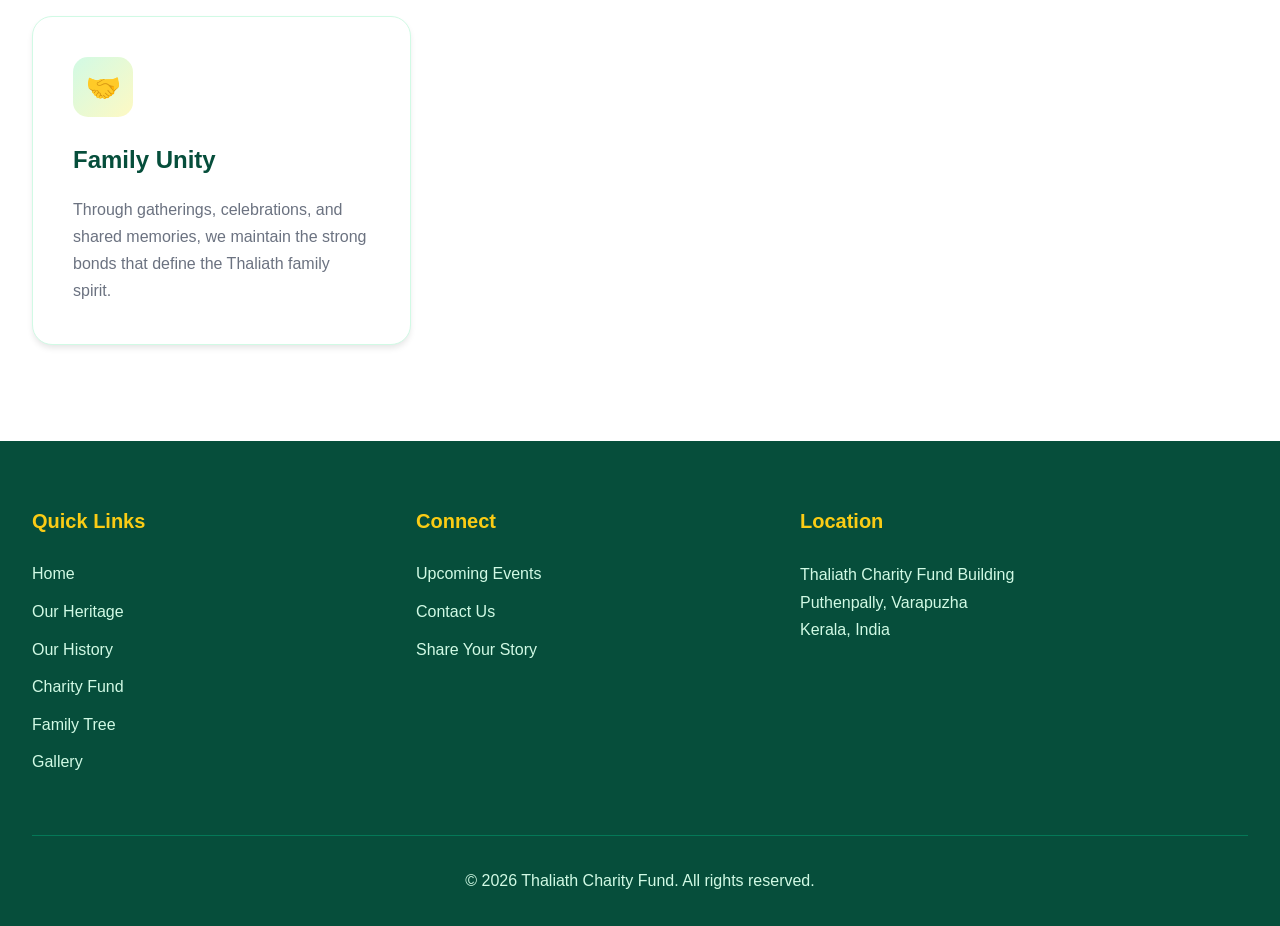
==== commit 4ad47f26: "Add Charity Fund page and trim the History hero - New charity-fund.html with the history of the Thal" ====
--- a/index.html
+++ b/index.html
@@ -2,11 +2,11 @@
 <html lang="en">
   <head>
     <meta charset="UTF-8" />
+    <meta
+      name="description"
+      content="Discover the heritage of the Thaliath family, rooted in Syrian Catholic traditions in Puthenpally, Varapuzha, on the banks of the Periyar River in Kerala."
+    />
     <meta name="viewport" content="width=device-width, initial-scale=1.0" />
-    <meta
-      name="description"
-      content="Discover the rich heritage and legacy of the Thaliath family, rooted in Syrian Catholic traditions in Puthenpally, Varapuzha, Kerala."
-    />
     <meta
       name="keywords"
       content="Thaliath family, heritage, Syrian Catholic, Puthenpally, Varapuzha, Periyar River, Kerala"
@@ -33,30 +33,86 @@
       href="favicon/favicon-16x16.png"
     />
     <link rel="manifest" href="favicon/site.webmanifest" />
-    <title>Thaliath Family - Heritage & Legacy</title>
+    <title>Thaliath Family | Heritage of Puthenpally, Varapuzha</title>
+    <link rel="canonical" href="https://thaliathfamily.com/" />
+    <meta property="og:site_name" content="Thaliath Family" />
+    <meta property="og:locale" content="en_IN" />
+    <meta property="og:type" content="website" />
     <meta property="og:url" content="https://thaliathfamily.com/" />
-    <meta property="og:type" content="website" />
-    <meta property="og:title" content="Thaliath Family - Heritage & Legacy" />
+    <meta
+      property="og:title"
+      content="Thaliath Family | Heritage of Puthenpally, Varapuzha"
+    />
     <meta
       property="og:description"
-      content="Discover the rich heritage and legacy of the Thaliath family, rooted in Syrian Catholic traditions in Puthenpally, Varapuzha, Kerala, India"
+      content="Discover the heritage of the Thaliath family, rooted in Syrian Catholic traditions in Puthenpally, Varapuzha, on the banks of the Periyar River in Kerala."
     />
     <meta
       property="og:image"
-      content="https://raw.githubusercontent.com/Thaliath-Charity-Fund/thaliathfamily.com/refs/heads/main/favicon/og.png"
+      content="https://thaliathfamily.com/favicon/og-home.jpg"
+    />
+    <meta
+      property="og:image:secure_url"
+      content="https://thaliathfamily.com/favicon/og-home.jpg"
+    />
+    <meta property="og:image:type" content="image/jpeg" />
+    <meta property="og:image:width" content="1200" />
+    <meta property="og:image:height" content="630" />
+    <meta
+      property="og:image:alt"
+      content="The Thaliath Family, an ancient Syrian Catholic heritage, Puthenpally, Varapuzha, Kerala"
     />
     <meta name="twitter:card" content="summary_large_image" />
-    <meta property="twitter:domain" content="thaliathfamily.com" />
-    <meta property="twitter:url" content="https://thaliathfamily.com/" />
-    <meta name="twitter:title" content="Thaliath Family - Heritage & Legacy" />
+    <meta name="twitter:domain" content="thaliathfamily.com" />
+    <meta name="twitter:url" content="https://thaliathfamily.com/" />
+    <meta
+      name="twitter:title"
+      content="Thaliath Family | Heritage of Puthenpally, Varapuzha"
+    />
     <meta
       name="twitter:description"
-      content="Discover the rich heritage and legacy of the Thaliath family, rooted in Syrian Catholic traditions in Puthenpally, Varapuzha, Kerala, India"
+      content="Discover the heritage of the Thaliath family, rooted in Syrian Catholic traditions in Puthenpally, Varapuzha, on the banks of the Periyar River in Kerala."
     />
     <meta
       name="twitter:image"
-      content="https://raw.githubusercontent.com/Thaliath-Charity-Fund/thaliathfamily.com/refs/heads/main/favicon/og.png"
-    />
+      content="https://thaliathfamily.com/favicon/og-home.jpg"
+    />
+    <meta
+      name="twitter:image:alt"
+      content="The Thaliath Family, an ancient Syrian Catholic heritage, Puthenpally, Varapuzha, Kerala"
+    />
+    <script type="application/ld+json">
+      {
+        "@context": "https://schema.org",
+        "@graph": [
+          {
+            "@type": "Organization",
+            "@id": "https://thaliathfamily.com/#organization",
+            "name": "Thaliath Charity Fund",
+            "url": "https://thaliathfamily.com/",
+            "logo": "https://thaliathfamily.com/favicon/android-chrome-512x512.png",
+            "foundingDate": "1954",
+            "address": {
+              "@type": "PostalAddress",
+              "streetAddress": "Thaliath Charity Fund Building, Puthenpally",
+              "addressLocality": "Varapuzha",
+              "addressRegion": "Kerala",
+              "addressCountry": "IN"
+            }
+          },
+          {
+            "@type": "WebSite",
+            "@id": "https://thaliathfamily.com/#website",
+            "name": "Thaliath Family",
+            "url": "https://thaliathfamily.com/",
+            "inLanguage": "en",
+            "publisher": {
+              "@id": "https://thaliathfamily.com/#organization"
+            }
+          }
+        ]
+      }
+    </script>
     <link rel="stylesheet" href="main.css" />
     <script src="main.js" defer></script>
   </head>
@@ -66,11 +122,12 @@
 
     <header class="header" id="header">
       <nav class="nav-container">
-        <a href="#" class="logo">Thaliath Family</a>
+        <a href="index.html" class="logo">Thaliath Family</a>
         <ul class="nav-links" id="navLinks">
           <li><a href="#home">Home</a></li>
           <li><a href="#heritage">Heritage</a></li>
           <li><a href="history.html">History</a></li>
+          <li><a href="charity-fund.html">Charity Fund</a></li>
           <!-- <li><a href="#family">Family Tree</a></li> -->
           <!-- <li><a href="#gallery">Gallery</a></li> -->
           <!-- <li><a href="#events">Events</a></li> -->
@@ -125,7 +182,7 @@
 
         <div class="features-grid">
           <div class="feature-card">
-            <div class="feature-icon">⛪</div>
+            <div class="feature-icon" aria-hidden="true">⛪</div>
             <h3>Syrian Catholic Roots</h3>
             <p>
               Our family's deep connection to the Syrian Catholic tradition has
@@ -135,7 +192,7 @@
           </div>
 
           <div class="feature-card">
-            <div class="feature-icon">🏞️</div>
+            <div class="feature-icon" aria-hidden="true">🏞️</div>
             <h3>Settled in Puthenpally, Varapuzha</h3>
             <p>
               Nestled on the peaceful banks of the Periyar River, our family has
@@ -145,7 +202,7 @@
           </div>
 
           <div class="feature-card">
-            <div class="feature-icon">📜</div>
+            <div class="feature-icon" aria-hidden="true">📜</div>
             <h3>Ancient Lineage</h3>
             <p>
               Tracing our ancestry back through generations, we honor the
@@ -154,7 +211,7 @@
           </div>
 
           <div class="feature-card">
-            <div class="feature-icon">🤝</div>
+            <div class="feature-icon" aria-hidden="true">🤝</div>
             <h3>Family Unity</h3>
             <p>
               Through gatherings, celebrations, and shared memories, we maintain
@@ -199,6 +256,7 @@
             <li><a href="#home">Home</a></li>
             <li><a href="#heritage">Our Heritage</a></li>
             <li><a href="history.html">Our History</a></li>
+            <li><a href="charity-fund.html">Charity Fund</a></li>
             <li><a href="#family">Family Tree</a></li>
             <li><a href="#gallery">Gallery</a></li>
           </ul>
--- a/main.css
+++ b/main.css
@@ -19,11 +19,19 @@
 }
 
 body {
-  font-family: -apple-system, BlinkMacSystemFont, "Segoe UI", Roboto, Oxygen,
-    Ubuntu, Cantarell, sans-serif;
+  font-family:
+    -apple-system, BlinkMacSystemFont, "Segoe UI", Roboto, Oxygen, Ubuntu,
+    Cantarell, sans-serif;
   line-height: 1.6;
   color: #1f2937;
   overflow-x: hidden;
+  min-height: 100vh;
+  display: flex;
+  flex-direction: column;
+}
+
+main {
+  flex: 1 0 auto;
 }
 
 .header {
@@ -354,7 +362,24 @@
 }
 
 .page-hero {
-  min-height: 60vh;
+  min-height: auto;
+}
+
+.page-hero .hero-content {
+  padding: 3.5rem 2rem 3rem;
+}
+
+.page-hero h1 {
+  font-size: 3.25rem;
+  margin-bottom: 0.75rem;
+}
+
+.page-hero .hero-subtitle {
+  margin-bottom: 0.75rem;
+}
+
+.page-hero .hero-description {
+  margin-bottom: 0;
 }
 
 .section-tinted {
@@ -385,6 +410,32 @@
 
 .prose p + p {
   margin-top: 1.5rem;
+}
+
+.prose a {
+  color: var(--emerald-700);
+  font-weight: 600;
+  text-decoration: underline;
+  text-decoration-color: var(--gold-400);
+  text-underline-offset: 3px;
+  transition: color 0.3s ease;
+}
+
+.prose a:hover {
+  color: var(--emerald-600);
+}
+
+.section-history {
+  padding-top: 4rem;
+}
+
+.prose-history > p:first-child::first-letter {
+  float: left;
+  font-size: 3.6rem;
+  line-height: 0.9;
+  font-weight: 700;
+  color: var(--emerald-700);
+  margin: 0.35rem 0.6rem 0 0;
 }
 
 .bg-emerald {
@@ -452,8 +503,8 @@
   max-width: 1400px;
   margin: 0 auto;
   display: grid;
-  grid-template-columns: repeat(auto-fit, minmax(250px, 1fr));
-  gap: 3rem;
+  grid-template-columns: repeat(auto-fit, minmax(220px, 320px));
+  gap: 3rem 4rem;
   margin-bottom: 3rem;
 }
 
@@ -554,8 +605,12 @@
     font-size: 2rem;
   }
 
-  .page-hero {
-    min-height: auto;
+  .page-hero .hero-content {
+    padding: 2.5rem 1.5rem 2rem;
+  }
+
+  .page-hero h1 {
+    font-size: 2.25rem;
   }
 
   .prose p {
